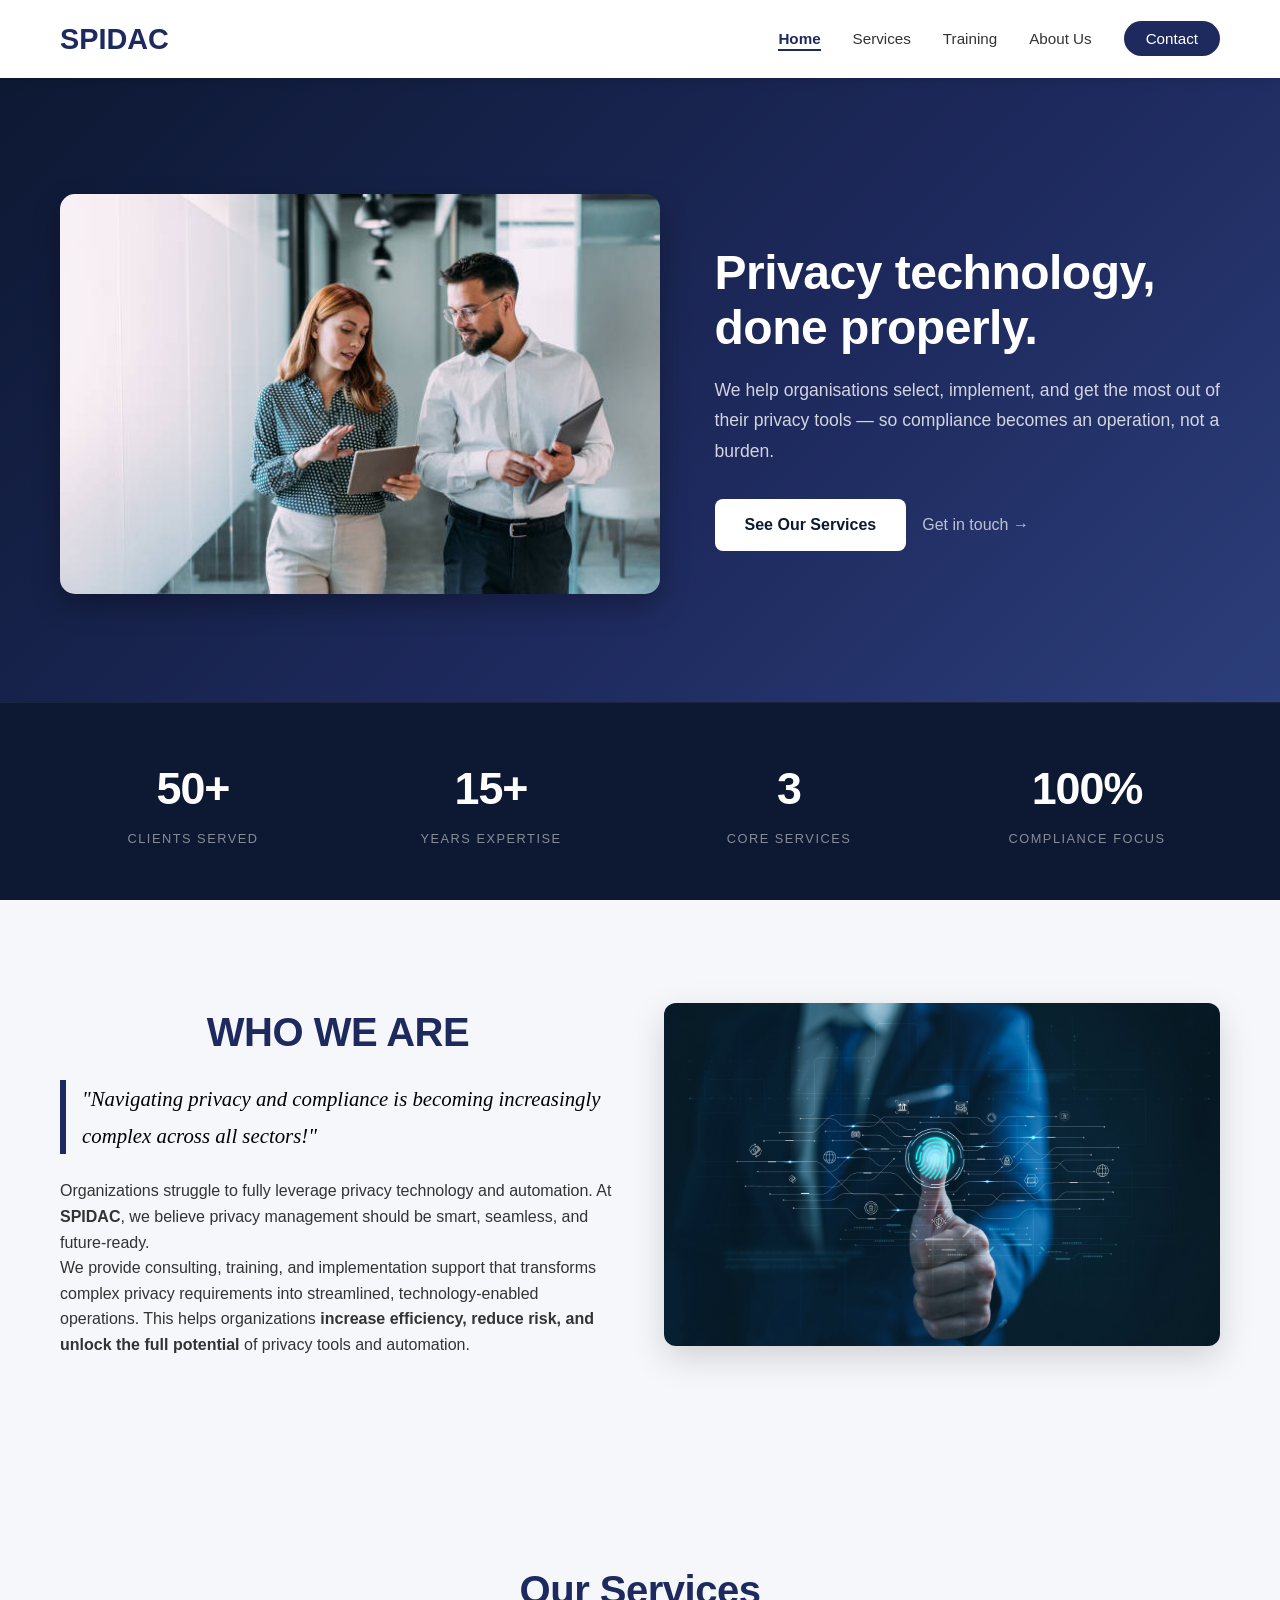
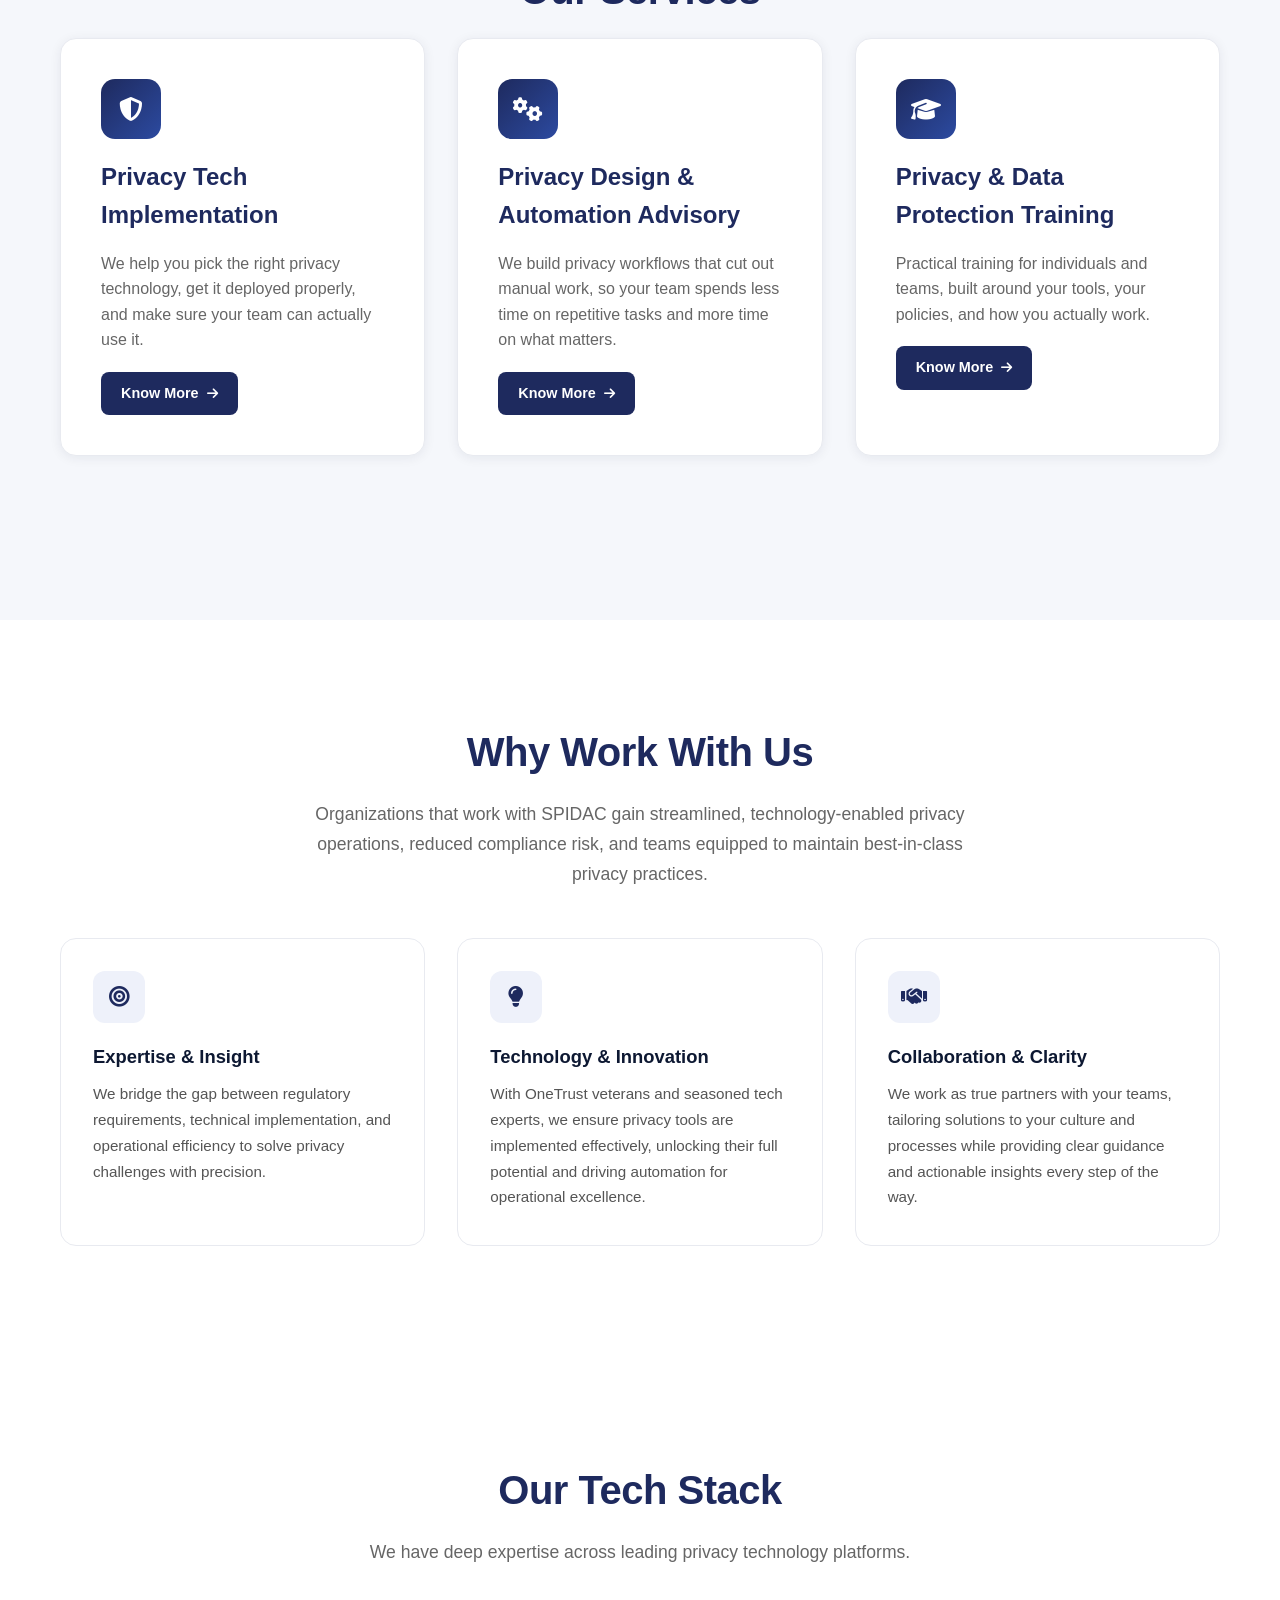
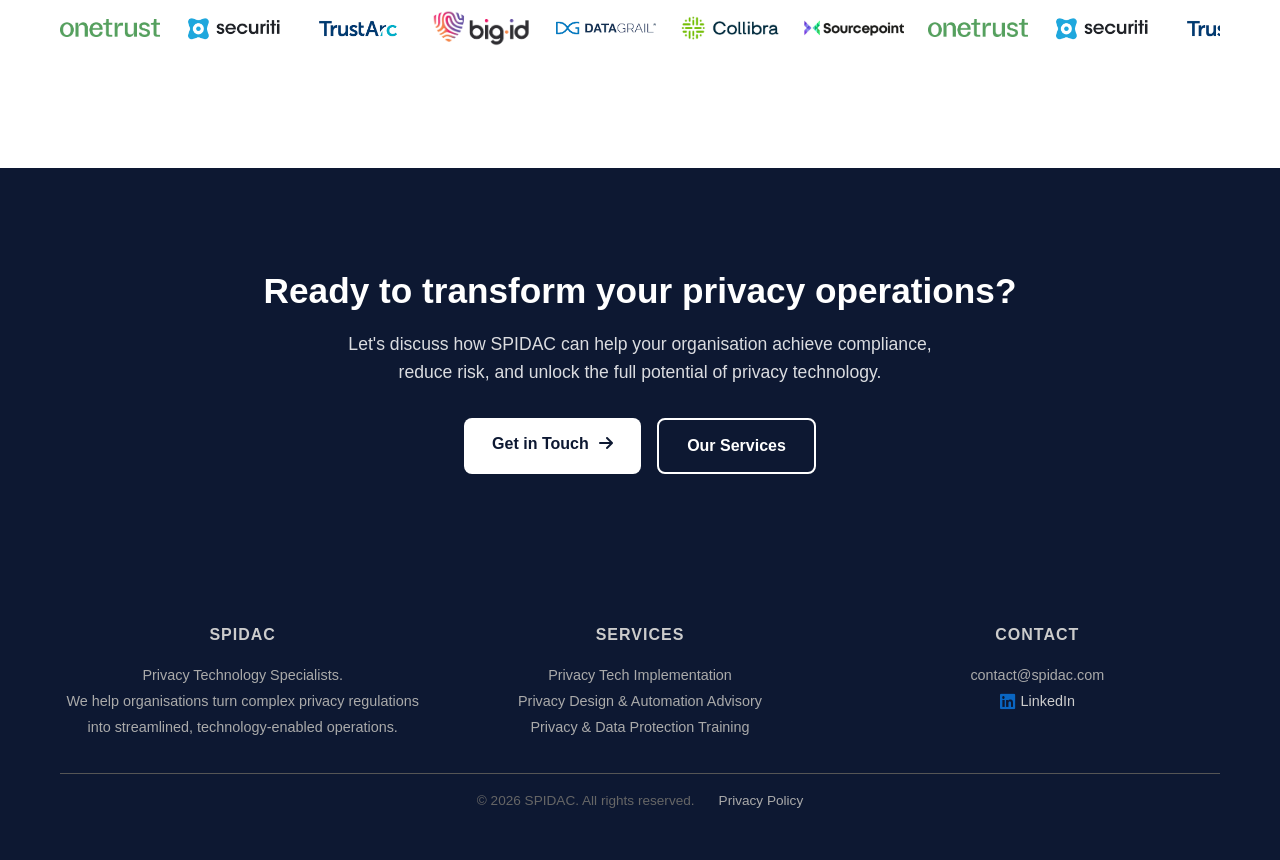
==== index.html @ 66646440 "Initial commit" ====
<!DOCTYPE html>
<html lang="en">
<head>
    
    <!-- Google tag (gtag.js) -->
<script async src="https://www.googletagmanager.com/gtag/js?id=G-VS005E7BJ9"></script>
<script>
  window.dataLayer = window.dataLayer || [];
  function gtag(){dataLayer.push(arguments);}
  gtag('js', new Date());

  gtag('config', 'G-VS005E7BJ9');
</script>


    <meta charset="UTF-8">
    <meta name="viewport" content="width=device-width, initial-scale=1.0">
    <link rel="icon" href="logo/spidac.png" type="image/png">

    <meta name="description" content="SPIDAC are privacy technology specialists helping businesses achieve compliance, operationalize privacy, and build lasting trust. Expert consulting, implementation, and training.">
    <meta property="og:title" content="SPIDAC - Privacy Technology Specialists">
    <meta property="og:description" content="SPIDAC are privacy technology specialists helping businesses achieve compliance, operationalize privacy, and build lasting trust. Expert consulting, implementation, and training.">
    <meta property="og:type" content="website">
    <title>SPIDAC - Privacy Technology Specialists</title>
    <script id="Cookiebot" src="https://consent.cookiebot.com/uc.js" data-cbid="8e4b60ca-6840-4d39-996d-d869f0333afc" data-blockingmode="auto" type="text/javascript"></script>
    <style>
        * {
            margin: 0;
            padding: 0;
            box-sizing: border-box;
        }
        
        
      /* Slider container */
.tech-slider {
  overflow: hidden;
  width: 100%;
  background: transparent; /* keeps same background as section */
}
.who-we-are-image img {
  width: 100%;
  max-width: 100%;
  height: auto;
  border-radius: 12px;
}


.tech-slider-track {
  display: flex;
  gap: 1.5rem;
  width: max-content;
  animation: slide 20s linear infinite;
}

.tech-slide {
  flex: 0 0 auto;
  display: flex;
  justify-content: center;
  align-items: center;
}

.tech-slide img {
  max-width: 100px;
  max-height: 60px;
  object-fit: contain;
}

/* Keyframes for smooth sliding */
@keyframes slide {
  0% { transform: translateX(0); }
  100% { transform: translateX(-50%); } /* move half of the duplicated track */
}

/* Responsive adjustments */
@media (max-width: 992px) { .tech-slide img { max-width: 80px; } }
@media (max-width: 768px) { .tech-slide img { max-width: 60px; } }
@media (max-width: 480px) { .tech-slide img { max-width: 50px; } }

/* optional hover pause */
.tech-slider:hover .tech-slider-track {
  animation-play-state: paused;
}


        body {
            font-family: 'Museo Sans', 'Segoe UI', Arial, sans-serif;
            line-height: 1.6;
            color: #333;
            background-color: #fff;
            scroll-behavior: smooth;
        }

        .container {
            max-width: 1200px;
            margin: 0 auto;
            padding: 0 20px;
        }

        /* Header — see spidac-header.css */
         .card-button {
             display: inline-block;
             background: #1e2a5e;
    color: white;
    padding: 10px 20px;
    font-size: 0.9rem;
    border-radius: 8px;
    text-decoration: none;
    font-weight: 600;
    transition: background 0.2s ease;
    margin-top: 1.2rem;
}

.card-button:hover {
    background: #2c4aa0;
}


        nav {
            display: flex;
            justify-content: space-between;
            align-items: center;
        }
        /* WHO WE ARE Quote Styling */
.who-quote {
    font-family: 'Playfair Display', serif; /* Elegant serif font */
    font-size: 1.3rem;
    color: #000; /* Accent color matching your palette */
    line-height: 1.8;
    font-weight: 500;
    border-left: 6px solid #1e2a5e; /* subtle accent */
    padding-left: 1rem;
    margin-bottom: 1.5rem;
    font-style: italic;
}


        /* .logo, .nav-links, .nav-cta — see spidac-header.css */


        /* Hero Section */
.hero {
  position: relative;
  color: #fff;
  padding: 130px 0 100px;
  margin-top: 64px;
  overflow: hidden;
  background: linear-gradient(135deg, #0d1832 0%, #1e2a5e 60%, #2c3e7a 100%);
}

.hero > .container {
  position: relative;
  z-index: 1;
}

        .hero h1 {
            font-size: 3rem;
            margin-bottom: 1.2rem;
            font-weight: 700;
            line-height: 1.15;
            letter-spacing: -0.5px;
        }

        .hero-description {
            font-size: 1.1rem;
            max-width: 520px;
            opacity: 0.8;
            line-height: 1.75;
            margin-bottom: 2rem;
        }

        .cta-button {
            display: inline-block;
            background: #fff;
            color: #0d1832;
            padding: 13px 30px;
            text-decoration: none;
            border-radius: 8px;
            font-weight: 600;
            font-size: 1rem;
            transition: background 0.2s ease, transform 0.2s ease;
        }

        .cta-button:hover {
            background: #e8edf5;
            transform: translateY(-2px);
        }

        /* Services Section */
        .services {
            padding: 100px 0;
            background: #f5f7fb;
        }

        .section-title {
            text-align: center;
            font-size: 2.5rem;
            margin-bottom: 1rem;
            color: #1e2a5e;
            font-weight: 700;
            letter-spacing: -0.5px;
        }

        .section-subtitle {
            text-align: center;
            color: #666;
            font-size: 1.1rem;
            max-width: 700px;
            margin: 0 auto 3rem;
            line-height: 1.7;
        }

        .services-grid {
            display: grid;
            grid-template-columns: repeat(auto-fit, minmax(280px, 1fr));
            gap: 2rem;
            margin-bottom: 4rem;
        }

        .service-card {
            background: white;
            padding: 2.5rem;
            border-radius: 16px;
            box-shadow: 0 2px 12px rgba(13,24,50,0.07);
            transition: box-shadow 0.25s ease, transform 0.25s ease;
            border: 1px solid #e8eaf0;
        }

        .service-card:hover {
            transform: translateY(-4px);
            box-shadow: 0 12px 40px rgba(13,24,50,0.12);
        }

        .service-icon {
            width: 60px;
            height: 60px;
            background: linear-gradient(135deg, #1e2a5e 0%, #2c4aa0 100%);
            border-radius: 14px;
            display: flex;
            align-items: center;
            justify-content: center;
            font-size: 1.5rem;
            color: white;
            margin-bottom: 1.2rem;
        }

        .service-card h3 {
            font-size: 1.5rem;
            margin-bottom: 1rem;
            color: #1e2a5e;
            font-weight: 600;
        }

        .service-card p {
            color: #666;
            line-height: 1.6;
        }

        /* Training Section */
        .training {
            padding: 80px 0;
            background: white;
        }

        /* About Section */
        .about {
            padding: 80px 0;
            background: #f8f9fa;
        }

        .about-grid {
            display: grid;
            grid-template-columns: repeat(auto-fit, minmax(350px, 1fr));
            gap: 3rem;
            margin-bottom: 5rem;
        }

        .about-card {
            background: white;
            padding: 2.5rem;
            border-radius: 15px;
            box-shadow: 0 8px 30px rgba(0,0,0,0.1);
            transition: all 0.3s ease;
            text-align: center;
        }

        .about-card:hover {
            transform: translateY(-5px);
            box-shadow: 0 15px 40px rgba(0,0,0,0.15);
        }

        .about-icon {
            width: 70px;
            height: 70px;
            background: linear-gradient(135deg, #1e2a5e 0%, #2c4aa0 100%);
            border-radius: 50%;
            margin: 0 auto 1.5rem;
            display: flex;
            align-items: center;
            justify-content: center;
            font-size: 1.8rem;
            color: white;
        }

        .about-card h3 {
            font-size: 1.8rem;
            margin-bottom: 1.5rem;
            color: #1e2a5e;
            font-weight: 700;
        }

        .about-card p {
            color: #666;
            line-height: 1.8;
            font-size: 1.1rem;
        }

        /* Team Section */
        .team-section {
            background: white;
            padding: 4rem 0;
            border-radius: 20px;
            margin: 3rem 0;
        }

        .team-grid {
            display: grid;
            grid-template-columns: repeat(auto-fit, minmax(300px, 1fr));
            gap: 2rem;
            margin-top: 2rem;
        }

        .team-card {
            background: #f8f9fa;
            padding: 2rem;
            border-radius: 15px;
            text-align: center;
            transition: all 0.3s ease;
            border: 2px solid transparent;
        }

        .team-card:hover {
            border-color: #1e2a5e;
            transform: translateY(-3px);
            box-shadow: 0 10px 25px rgba(30, 42, 94, 0.1);
        }

        .team-avatar {
            width: 120px;
            height: 120px;
            background: linear-gradient(135deg, #1e2a5e 0%, #2c4aa0 100%);
            border-radius: 50%;
            margin: 0 auto 1.5rem;
            display: flex;
            align-items: center;
            justify-content: center;
            font-size: 2.5rem;
            color: white;
            font-weight: bold;
        }

        .team-card h4 {
            font-size: 1.3rem;
            margin-bottom: 0.5rem;
            color: #1e2a5e;
            font-weight: 600;
        }

        .team-role {
            color: #2c4aa0;
            font-weight: 500;
            margin-bottom: 1rem;
            font-size: 1rem;
        }

        .team-bio {
            color: #666;
            line-height: 1.6;
            font-size: 0.95rem;
        }

        /* Tech Stack Section */
        .tech-stack {
            padding: 4rem 0;
            border-radius: 20px;
            margin: 3rem 0;
            text-align: center;
        }

        .tech-stack h3 {
            color: white;
            font-size: 2.7rem;
            margin-bottom: 3rem;
            font-weight: 700;
        }

        .tech-logos {
            display: grid;
            grid-template-columns: repeat(auto-fit, minmax(200px, 1fr));
            gap: 2rem;
            margin-top: 2rem;
        }

        .tech-logo {
            background: white;
            padding: 2rem;
            border-radius: 15px;
            display: flex;
            flex-direction: column;
            align-items: center;
            justify-content: center;
            transition: all 0.3s ease;
            min-height: 150px;
        }

        .tech-logo:hover {
            transform: translateY(-5px);
            box-shadow: 0 15px 40px rgba(0,0,0,0.2);
        }

        .tech-logo-icon {
            font-size: 3rem;
            margin-bottom: 1rem;
            color: #1e2a5e;
        }

        .tech-logo h4 {
            color: #1e2a5e;
            font-weight: 600;
            font-size: 1.1rem;
            text-align: center;
        }

        .training-grid {
            display: grid;
            grid-template-columns: repeat(auto-fit, minmax(350px, 1fr));
            gap: 2rem;
            margin-top: 3rem;
        }

        .training-card {
            background: #f8f9fa;
            padding: 2.5rem;
            border-radius: 15px;
            border-left: 5px solid #1e2a5e;
            transition: all 0.3s ease;
        }

        .training-card:hover {
            transform: translateX(5px);
            box-shadow: 0 10px 30px rgba(0,0,0,0.1);
        }

        .training-card h3 {
            font-size: 1.4rem;
            margin-bottom: 1rem;
            color: #1e2a5e;
            font-weight: 600;
        }

        .training-card p {
            color: #666;
            line-height: 1.6;
            margin-bottom: 1rem;
        }

        .training-features {
            list-style: none;
            padding-left: 0;
        }

        .training-features li {
            color: #555;
            margin-bottom: 0.5rem;
            padding-left: 1.5rem;
            position: relative;
        }

        .training-features li::before {
            content: '✓';
            position: absolute;
            left: 0;
            color: #1e2a5e;
            font-weight: bold;
        }

        /* Stats Bar */
        .stats-bar {
            background: #0d1832;
            padding: 50px 0;
            color: white;
            border-top: 1px solid rgba(255,255,255,0.06);
        }

        .stats-grid {
            display: grid;
            grid-template-columns: repeat(auto-fit, minmax(150px, 1fr));
            gap: 2rem;
            text-align: center;
        }

        .stat-item h3 {
            font-size: 2.8rem;
            font-weight: 700;
            color: #fff;
            margin-bottom: 0.3rem;
            letter-spacing: -1px;
        }

        .stat-item p {
            color: rgba(255,255,255,0.5);
            font-size: 0.8rem;
            text-transform: uppercase;
            letter-spacing: 1.5px;
        }

        /* Value Props Section */
        .value-props {
            padding: 100px 0;
            background: white;
        }

        .value-grid {
            display: grid;
            grid-template-columns: repeat(auto-fit, minmax(280px, 1fr));
            gap: 2rem;
            margin-top: 3rem;
        }

        .value-card {
            text-align: left;
            padding: 2rem 2rem 2.2rem;
            border: 1px solid #e8eaf0;
            border-radius: 16px;
            transition: box-shadow 0.25s ease, transform 0.25s ease;
        }

        .value-card:hover {
            box-shadow: 0 8px 32px rgba(13,24,50,0.1);
            transform: translateY(-3px);
        }

        .value-icon {
            width: 52px;
            height: 52px;
            background: #eef1fa;
            border-radius: 12px;
            margin-bottom: 1.2rem;
            display: flex;
            align-items: center;
            justify-content: center;
            font-size: 1.3rem;
            color: #1e2a5e;
        }

        .value-card h3 {
            font-size: 1.15rem;
            margin-bottom: 0.6rem;
            color: #0d1832;
            font-weight: 600;
        }

        .value-card p {
            color: #555;
            line-height: 1.7;
            font-size: 0.95rem;
        }

        /* Partnership Section */
        .partnership {
            padding: 100px 0;
            background: #0d1832;
            color: white;
            text-align: center;
        }

        .partnership h2 {
            font-size: 2.5rem;
            margin-bottom: 2rem;
            font-weight: 700;
        }

        .partnership-badge {
            background: rgba(255,255,255,0.1);
            padding: 1rem 2rem;
            border-radius: 25px;
            display: inline-block;
            margin: 1rem;
            font-weight: 600;
            border: 2px solid rgba(255,255,255,0.3);
        }

        /* CTA Section */
        .final-cta {
            padding: 80px 0;
            background: linear-gradient(135deg, #ff6b6b 0%, #ffa726 100%);
            color: white;
            text-align: center;
        }

        .final-cta h2 {
            font-size: 2.5rem;
            margin-bottom: 1rem;
            font-weight: 700;
        }

        .final-cta p {
            font-size: 1.2rem;
            margin-bottom: 2rem;
            opacity: 0.9;
        }

        .cta-button-secondary {
            background: white;
            color: #0d1832;
            padding: 13px 28px;
            text-decoration: none;
            border-radius: 8px;
            font-weight: 600;
            font-size: 1rem;
            transition: background 0.2s ease, transform 0.2s ease;
            display: inline-block;
        }

        .cta-button-secondary:hover {
            background: #e8edf5;
            transform: translateY(-2px);
        }

        /* Footer */
        footer {
            background: #080f1f;
            color: white;
            padding: 3rem 0;
            text-align: center;
        }

        .footer-content {
            display: grid;
            grid-template-columns: repeat(auto-fit, minmax(250px, 1fr));
            gap: 2rem;
            margin-bottom: 2rem;
        }

        .footer-section h3 {
            margin-bottom: 1rem;
            color: #ccc;
        }

        .footer-section p, .footer-section a {
            color: #ccc;
            text-decoration: none;
            line-height: 1.6;
        }

        .footer-section a:hover {
            color: white;
        }

        .footer-bottom {
            border-top: 1px solid #555;
            padding-top: 2rem;
            color: #999;
        }

        /* Responsive Design */
        @media (max-width: 768px) {
            .hero h1 {
                font-size: 2.5rem;
            }

            .hero .subtitle {
                font-size: 1.1rem;
            }

            .nav-links {
                display: none;
            }

            .services-grid {
                grid-template-columns: 1fr;
            }

            .section-title {
                font-size: 2.2rem;
            }
        }

        /* Animations */
        @keyframes fadeInUp {
            from {
                opacity: 0;
                transform: translateY(30px);
            }
            to {
                opacity: 1;
                transform: translateY(0);
            }
        }

        /* Scroll reveal */
        .reveal {
            opacity: 0;
            transform: translateY(40px);
            transition: opacity 0.7s ease, transform 0.7s ease;
        }

        .reveal.visible {
            opacity: 1;
            transform: translateY(0);
        }

        .reveal-delay-1 { transition-delay: 0.1s; }
        .reveal-delay-2 { transition-delay: 0.2s; }
        .reveal-delay-3 { transition-delay: 0.3s; }
        .reveal-delay-4 { transition-delay: 0.4s; }
.ceo-quote {
    text-align: center;
    margin: 3rem 0 1rem;
    font-style: italic;
    color: #000; /* matches your brand accent */
    font-size: 1.1rem;
    line-height: 1.7;
}

.ceo-quote .ceo-name {
    font-style: normal;
    font-weight: 600;
    color: #ff6b6b; /* accent for the name */
    margin-top: 0.8rem;
    font-size: 1rem;
}

/* Hamburger + mobile nav — see spidac-header.css */


        
    </style>
    
    <!-- Google tag (gtag.js) -->
<script async src="https://www.googletagmanager.com/gtag/js?id=AW-17516084686">
</script>
<script>
  window.dataLayer = window.dataLayer || [];
  function gtag(){dataLayer.push(arguments);}
  gtag('js', new Date());

  gtag('config', 'AW-17516084686');
</script>

<link rel="stylesheet" href="https://cdnjs.cloudflare.com/ajax/libs/font-awesome/6.5.0/css/all.min.css">
<link rel="stylesheet" href="spidac-header.css">
<link href="https://fonts.cdnfonts.com/css/hangyaboly" rel="stylesheet">


</head>

<body>
    <div id="header"></div>

    <!-- Hero Section -->
  <!-- Hero Section -->
<section class="hero" id="home">
  <div class="container" style="display: flex; align-items: center; gap: 3rem; flex-wrap: wrap;">
    
    <!-- Left: Image -->
  <div class="hero-image" style="flex: 1.2; min-width: 350px;">
  <img src="banner2.jpg" alt="Technical Experts" loading="eager"
       style="width: 100%; height: auto; max-width: 600px; border-radius: 15px; box-shadow: 0 12px 28px rgba(0,0,0,0.3);">
</div>

    
    <!-- Right: Text -->
    <div class="hero-text" style="flex: 1; min-width: 300px; color: #fff;">
      <h1>Privacy technology, done properly.</h1>
      <p class="hero-description">
        We help organisations select, implement, and get the most out of their privacy tools — so compliance becomes an operation, not a burden.
      </p>
      <div style="display:flex;gap:1rem;flex-wrap:wrap;">
        <a href="services.html" class="cta-button">See Our Services</a>
        <a href="contact.php" style="color:rgba(255,255,255,0.7);text-decoration:none;padding:13px 0;font-size:1rem;font-weight:500;transition:color 0.2s;" onmouseover="this.style.color='#fff'" onmouseout="this.style.color='rgba(255,255,255,0.7)'">Get in touch &rarr;</a>
      </div>
    </div>

  </div>
</section>


    <!-- Stats Bar -->
    <section class="stats-bar">
        <div class="container">
            <div class="stats-grid">
                <div class="stat-item reveal">
                    <h3>50+</h3>
                    <p>Clients Served</p>
                </div>
                <div class="stat-item reveal reveal-delay-1">
                    <h3>15+</h3>
                    <p>Years Expertise</p>
                </div>
                <div class="stat-item reveal reveal-delay-2">
                    <h3>3</h3>
                    <p>Core Services</p>
                </div>
                <div class="stat-item reveal reveal-delay-3">
                    <h3>100%</h3>
                    <p>Compliance Focus</p>
                </div>
            </div>
        </div>
    </section>

   <!-- WHO WE ARE Section -->
<section class="value-props who-we-are" style="background:#f5f7fb;">
    <div class="container" style="display: flex; align-items: center; gap: 3rem; flex-wrap: wrap;">
        
        <!-- Left: Text -->
        <div class="who-we-are-text" style="flex: 1; min-width: 300px;">
            <h3 class="section-title">WHO WE ARE</h3>

            <!-- Styled Quote -->
            <p class="who-quote">
                "Navigating privacy and compliance is becoming increasingly complex across all sectors!"
            </p>

            <p>
                Organizations struggle to fully leverage privacy technology and automation. At <strong>SPIDAC</strong>, we believe privacy management should be smart, seamless, and future-ready.
            </p>

            <p>
                We provide consulting, training, and implementation support that transforms complex privacy requirements into streamlined, technology-enabled operations. This helps organizations <strong>increase efficiency, reduce risk, and unlock the full potential</strong> of privacy tools and automation.
            </p>
        </div>

        <!-- Right: Image -->
        <div class="who-we-are-image" style="flex: 1; min-width: 300px;">
         <img src="banner1.JPG" alt="Who we are" loading="lazy" style="width: 100%; height: auto; border-radius: 12px; box-shadow: 0 12px 35px rgba(0,0,0,0.15);">
        </div>

    </div>
</section>




    
    <!-- Services Section -->
<section class="services" id="services">
    <div class="container">
        <h2 class="section-title">Our Services</h2>
        <div class="services-grid">

            <!-- Service 1 -->
            <div class="service-card reveal reveal-delay-1">
                <div class="service-icon"><i class="fas fa-shield-halved"></i></div>
                <h3>Privacy Tech Implementation</h3>
                <p>We help you pick the right privacy technology, get it deployed properly, and make sure your team can actually use it.</p>
                <a href="https://spidac.com/privacytechimplementation.html" class="card-button" target="_blank">Know More <i class="fas fa-arrow-right" style="font-size:0.8rem;margin-left:4px;"></i></a>
            </div>

            <!-- Service 2 -->
            <div class="service-card reveal reveal-delay-2">
                <div class="service-icon"><i class="fas fa-gears"></i></div>
                <h3>Privacy Design &amp; Automation Advisory</h3>
                <p>We build privacy workflows that cut out manual work, so your team spends less time on repetitive tasks and more time on what matters.</p>
                <a href="https://spidac.com/privacydesignautomation.html" class="card-button" target="_blank">Know More <i class="fas fa-arrow-right" style="font-size:0.8rem;margin-left:4px;"></i></a>
            </div>

            <!-- Service 3 -->
            <div class="service-card reveal reveal-delay-3">
                <div class="service-icon"><i class="fas fa-graduation-cap"></i></div>
                <h3>Privacy &amp; Data Protection Training</h3>
                <p>Practical training for individuals and teams, built around your tools, your policies, and how you actually work.</p>
                <a href="https://spidac.com/training.html" class="card-button" target="_blank">Know More <i class="fas fa-arrow-right" style="font-size:0.8rem;margin-left:4px;"></i></a>
            </div>
        </div>

    </div>
</section>


   

    <!-- Value Proposition Section -->
    <section class="value-props">
        <div class="container">
            <h2 class="section-title">Why Work With Us</h2>
            <p class="section-subtitle">Organizations that work with SPIDAC gain streamlined, technology-enabled privacy operations, reduced compliance risk, and teams equipped to maintain best-in-class privacy practices.</p>
            <div class="value-grid">
                <div class="value-card reveal reveal-delay-1">
                    <div class="value-icon"><i class="fas fa-bullseye"></i></div>
                    <h3>Expertise &amp; Insight</h3>
                    <p>We bridge the gap between regulatory requirements, technical implementation, and operational efficiency to solve privacy challenges with precision.</p>
                </div>
                <div class="value-card reveal reveal-delay-2">
                    <div class="value-icon"><i class="fas fa-lightbulb"></i></div>
                    <h3>Technology &amp; Innovation</h3>
                    <p>With OneTrust veterans and seasoned tech experts, we ensure privacy tools are implemented effectively, unlocking their full potential and driving automation for operational excellence.</p>
                </div>
                <div class="value-card reveal reveal-delay-3">
                    <div class="value-icon"><i class="fas fa-handshake"></i></div>
                    <h3>Collaboration &amp; Clarity</h3>
                    <p>We work as true partners with your teams, tailoring solutions to your culture and processes while providing clear guidance and actionable insights every step of the way.</p>
                </div>
            </div>
        </div>
    </section>
    
 <section class="tech-stack" id="tech-stack">
  <div class="container">
    <h2 class="section-title">Our Tech Stack</h2>
    <p class="section-subtitle" style="margin-bottom:2rem;">We have deep expertise across leading privacy technology platforms.</p>
    <div class="tech-slider">
      <div class="tech-slider-track">
        <div class="tech-slide"><img src="logos/onetrust.png" alt="OneTrust" loading="lazy"></div>
        <div class="tech-slide"><img src="logos/securitii.png" alt="Securiti" loading="lazy"></div>
        <div class="tech-slide"><img src="logos/trustarc.png" alt="TrustArc" loading="lazy"></div>
        <div class="tech-slide"><img src="logos/bigid.png" alt="BigID" loading="lazy"></div>
        <div class="tech-slide"><img src="logos/datagrail.png" alt="DataGrail" loading="lazy"></div>
        <div class="tech-slide"><img src="logos/collibra_logo.jpg" alt="Collibra" loading="lazy"></div>
        <div class="tech-slide"><img src="logos/sourcepoint.jpg" alt="Sourcepoint" loading="lazy"></div>

        <!-- duplicate slides for seamless loop -->
        <div class="tech-slide"><img src="logos/onetrust.png" alt="OneTrust" loading="lazy"></div>
        <div class="tech-slide"><img src="logos/securitii.png" alt="Securiti" loading="lazy"></div>
        <div class="tech-slide"><img src="logos/trustarc.png" alt="TrustArc" loading="lazy"></div>
        <div class="tech-slide"><img src="logos/bigid.png" alt="BigID" loading="lazy"></div>
        <div class="tech-slide"><img src="logos/datagrail.png" alt="DataGrail" loading="lazy"></div>
        <div class="tech-slide"><img src="logos/collibra_logo.jpg" alt="Collibra" loading="lazy"></div>
        <div class="tech-slide"><img src="logos/sourcepoint.jpg" alt="Sourcepoint" loading="lazy"></div>
      </div>
    </div>
  </div>
</section>




    <!-- Partnership Section
    <section class="partnership">
        <div class="container">
            <h2>OneTrust Certified</h2>
            <div class="partnership-badge">
                #1 OneTrust Global Boutique Partner
            </div>
            <div class="partnership-badge">
                15+ Years Privacy Tech Expertise
            </div>
        </div>
    </section>  -->

    <!-- Final CTA -->
    <section class="partnership" id="contact">
        <div class="container" style="text-align:center;">
            <h2 style="font-size:2.2rem;font-weight:700;margin-bottom:1rem;line-height:1.3;">
                Ready to transform your privacy operations?
            </h2>
            <p style="font-size:1.1rem;opacity:0.85;max-width:600px;margin:0 auto 2rem;">
                Let's discuss how SPIDAC can help your organisation achieve compliance, reduce risk, and unlock the full potential of privacy technology.
            </p>
            <div style="display:flex;gap:1rem;justify-content:center;flex-wrap:wrap;">
                <a href="contact.php" class="cta-button-secondary">Get in Touch <i class="fas fa-arrow-right" style="margin-left:6px;"></i></a>
                <a href="services.html" class="cta-button-secondary" style="background:transparent;border:2px solid white;color:white;">Our Services</a>
            </div>
        </div>
    </section>

    <div id="footer"></div>

    <script>
  // Scroll reveal
  const revealObserver = new IntersectionObserver((entries) => {
    entries.forEach(entry => {
      if (entry.isIntersecting) {
        entry.target.classList.add('visible');
      }
    });
  }, { threshold: 0.1 });

  document.querySelectorAll('.reveal').forEach(el => revealObserver.observe(el));

</script>
<script src="include.js"></script>
</body>
</html>
---- spidac-header.css ----
/* ===== SPIDAC Shared Header & Nav Styles ===== */

body {
    font-family: 'Museo Sans', 'Segoe UI', Arial, sans-serif;
}

header {
    background: #fff;
    padding: 1rem 0;
    box-shadow: 0 2px 10px rgba(0,0,0,0.1);
    position: fixed;
    width: 100%;
    top: 0;
    z-index: 1000;
}

nav {
    display: flex;
    justify-content: space-between;
    align-items: center;
}

.logo {
    font-size: 1.8rem;
    font-weight: bold;
    color: #1e2a5e;
    text-decoration: none;
    font-family: 'Hangyaboly', sans-serif;
}

.logo:hover {
    color: #1e2a5e;
    text-decoration: none;
}

.nav-links {
    display: flex;
    gap: 2rem;
    list-style: none;
    margin: 0;
    padding: 0;
}

.nav-links a {
    text-decoration: none;
    color: #333;
    font-weight: 500;
    font-size: 0.95rem;
    transition: color 0.3s ease;
}

.nav-links a:hover {
    color: #1e2a5e;
    text-decoration: none;
}

.nav-cta {
    background: #1e2a5e !important;
    color: #fff !important;
    padding: 9px 22px;
    border-radius: 25px;
    font-weight: 600;
    transition: background 0.2s ease !important;
}

.nav-cta:hover {
    background: #2c4aa0 !important;
    color: #fff !important;
}

/* Hamburger */
.hamburger {
    display: none;
    font-size: 2rem;
    background: none;
    border: none;
    cursor: pointer;
    color: #1e2a5e;
    line-height: 1;
}

@media (max-width: 768px) {
    .hamburger {
        display: block;
    }

    .nav-links {
        display: none;
        flex-direction: column;
        gap: 1rem;
        position: absolute;
        top: 70px;
        right: 20px;
        background: #fff;
        padding: 1rem 2rem;
        box-shadow: 0 5px 15px rgba(0,0,0,0.1);
        border-radius: 10px;
        z-index: 999;
    }

    .nav-links.active {
        display: flex;
    }
}

.nav-active {
    color: #1e2a5e !important;
    font-weight: 600 !important;
    border-bottom: 2px solid #1e2a5e;
    padding-bottom: 2px;
}

/* Footer */
footer {
    background: #0d1832 !important;
    color: white;
}

.footer-content {
    display: grid;
    grid-template-columns: repeat(auto-fit, minmax(250px, 1fr));
    gap: 2rem;
    margin-bottom: 2rem;
}

.footer-section h3 {
    margin-bottom: 1rem;
    color: #ccc;
    font-size: 1rem;
    text-transform: uppercase;
    letter-spacing: 1px;
}

.footer-section p,
.footer-section a {
    color: #aaa;
    text-decoration: none;
    line-height: 1.8;
    font-size: 0.9rem;
}

.footer-section a:hover {
    color: white;
}

.footer-bottom {
    border-top: 1px solid rgba(255,255,255,0.1);
    padding-top: 1.5rem;
    margin-top: 2rem;
    color: #666;
    font-size: 0.85rem;
}
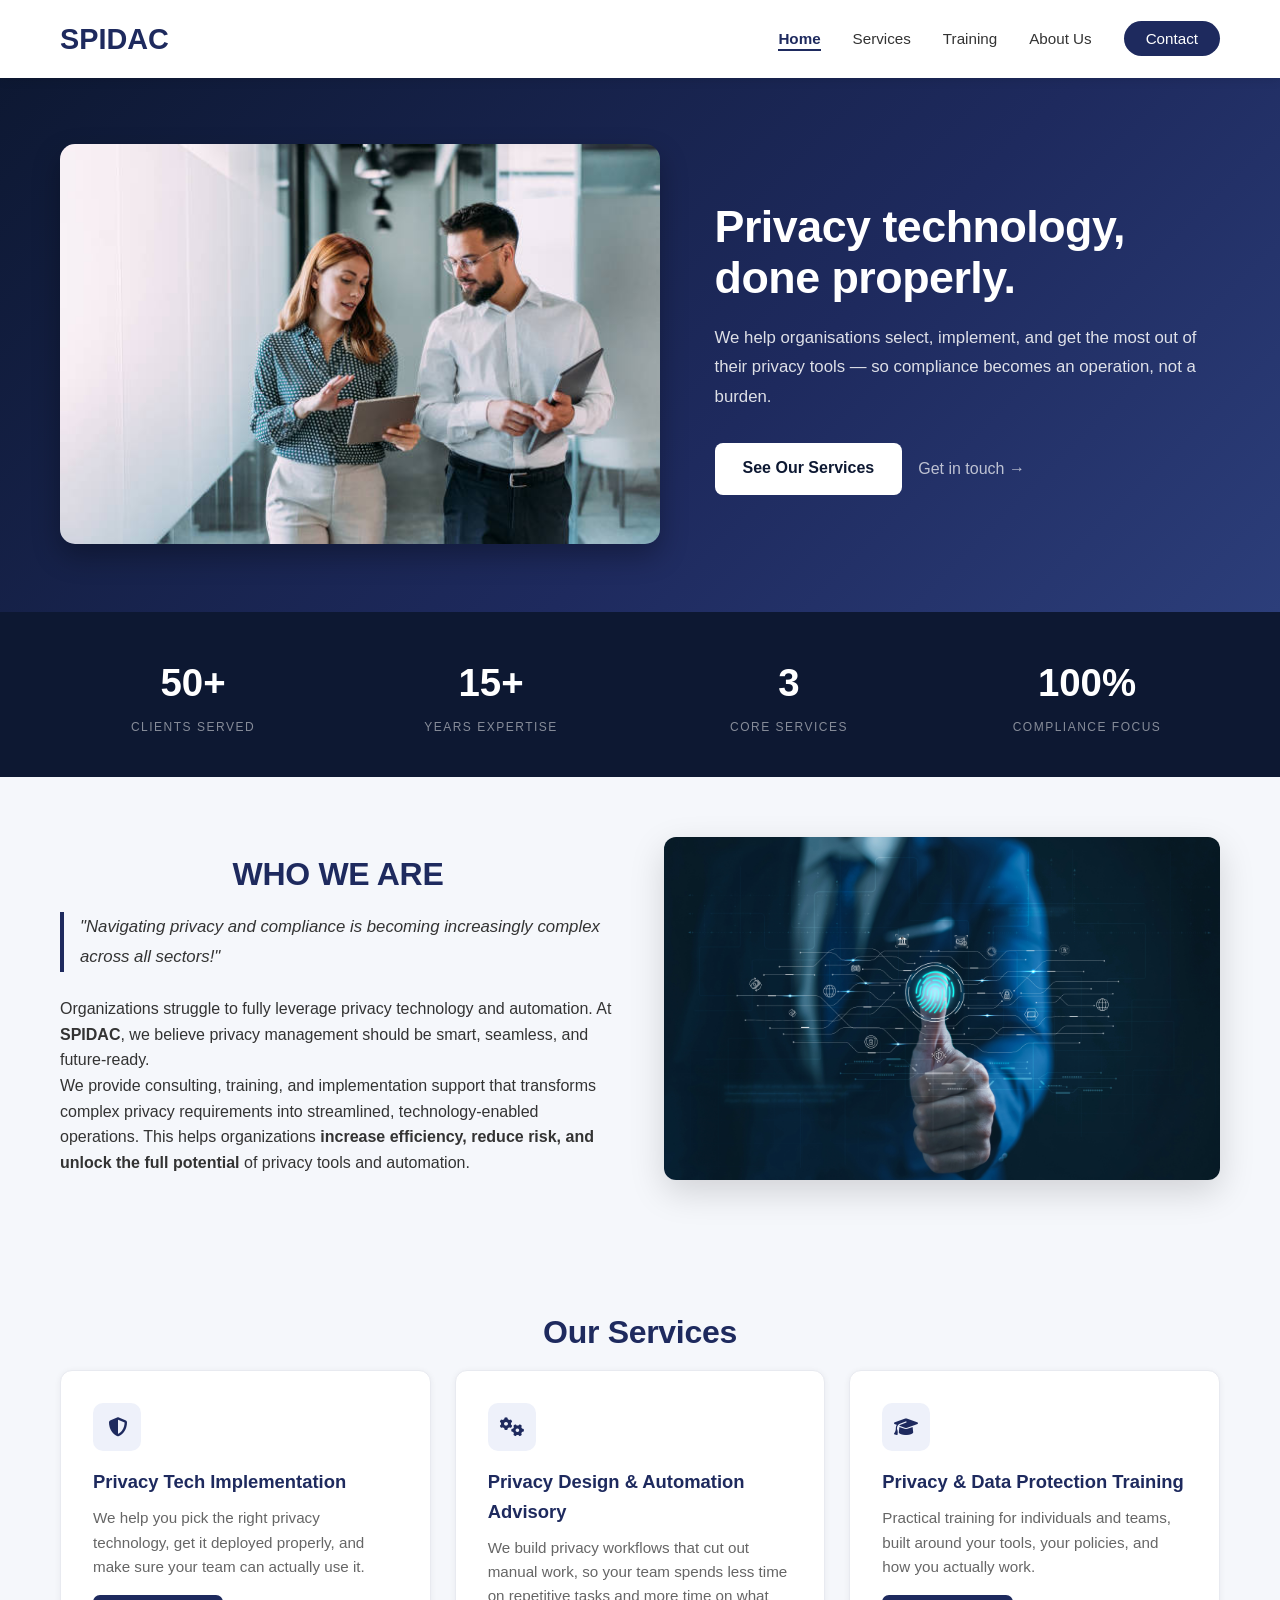
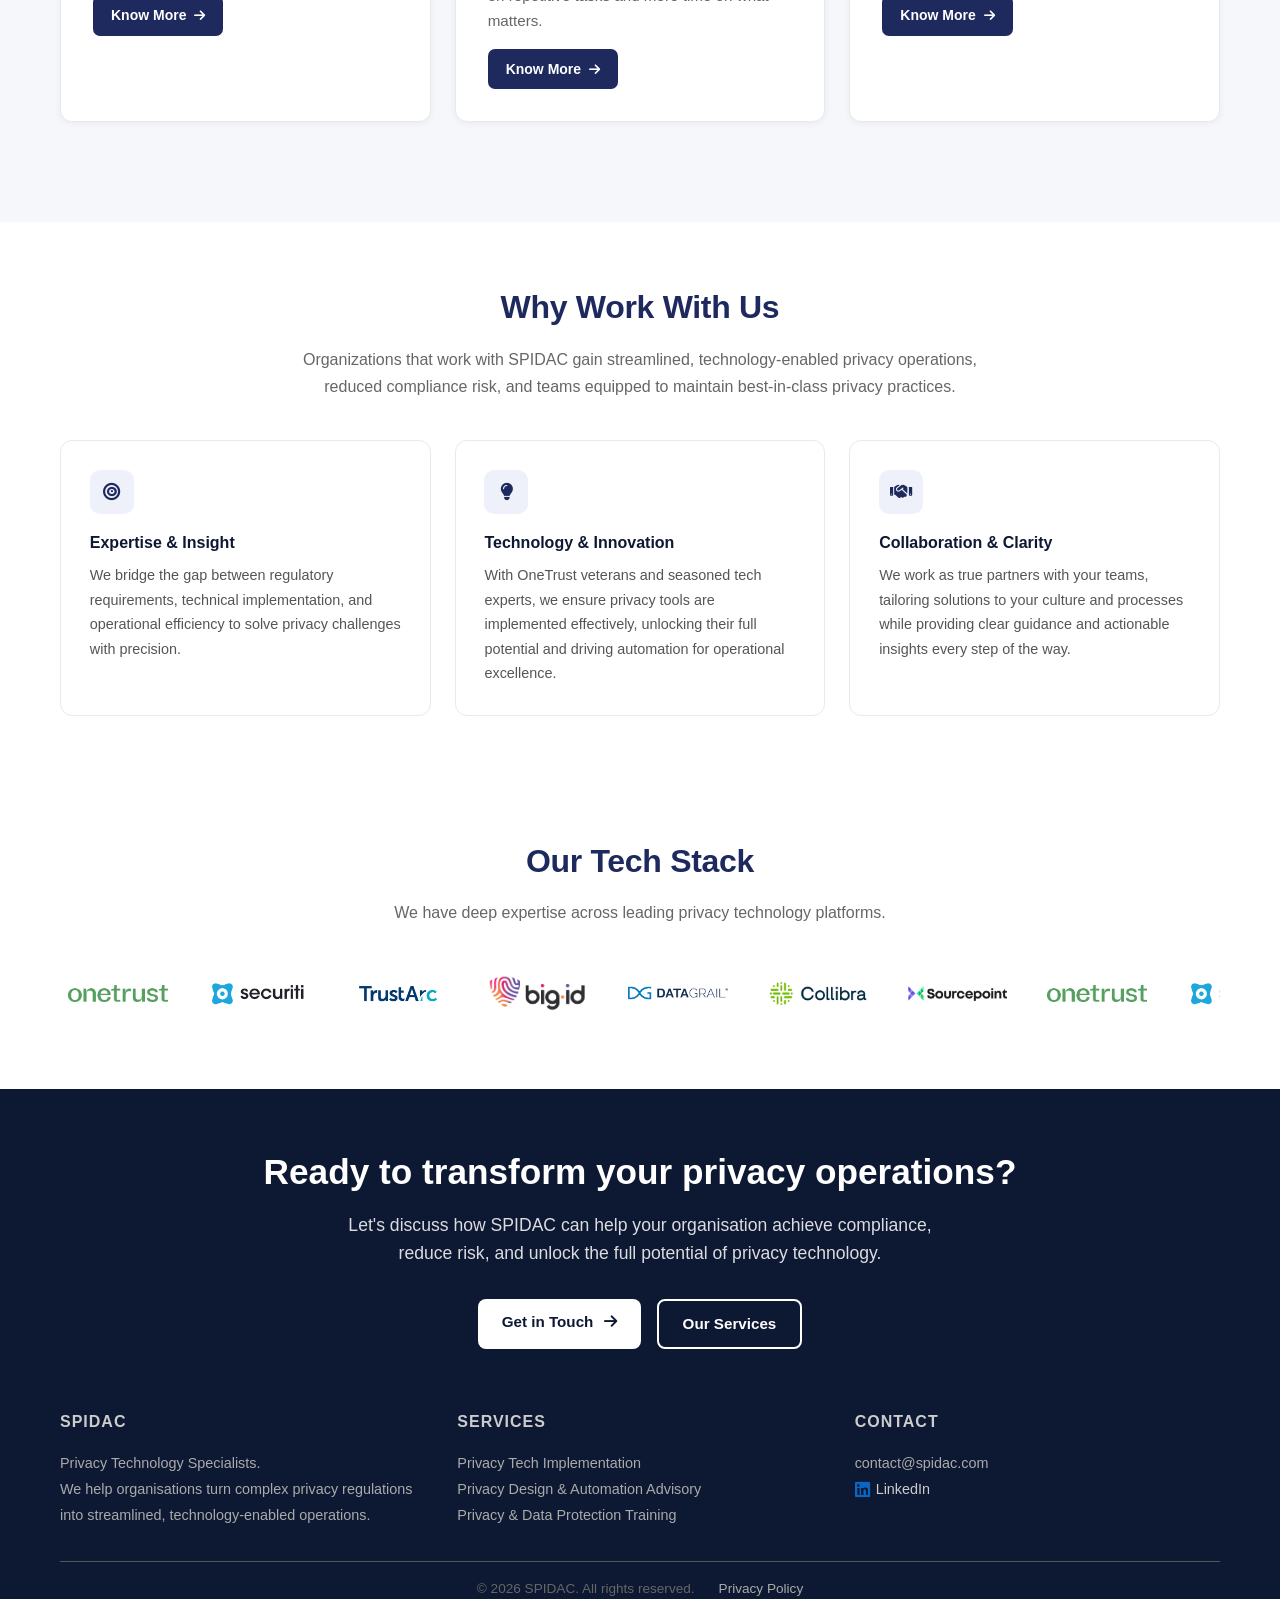
==== commit 1fe82bd2: "Redesign: clean professional layout with shared global CSS, light page heroes" ====
--- a/index.html
+++ b/index.html
@@ -24,716 +24,8 @@
     <title>SPIDAC - Privacy Technology Specialists</title>
     <script id="Cookiebot" src="https://consent.cookiebot.com/uc.js" data-cbid="8e4b60ca-6840-4d39-996d-d869f0333afc" data-blockingmode="auto" type="text/javascript"></script>
     <style>
-        * {
-            margin: 0;
-            padding: 0;
-            box-sizing: border-box;
-        }
-        
-        
-      /* Slider container */
-.tech-slider {
-  overflow: hidden;
-  width: 100%;
-  background: transparent; /* keeps same background as section */
-}
-.who-we-are-image img {
-  width: 100%;
-  max-width: 100%;
-  height: auto;
-  border-radius: 12px;
-}
-
-
-.tech-slider-track {
-  display: flex;
-  gap: 1.5rem;
-  width: max-content;
-  animation: slide 20s linear infinite;
-}
-
-.tech-slide {
-  flex: 0 0 auto;
-  display: flex;
-  justify-content: center;
-  align-items: center;
-}
-
-.tech-slide img {
-  max-width: 100px;
-  max-height: 60px;
-  object-fit: contain;
-}
-
-/* Keyframes for smooth sliding */
-@keyframes slide {
-  0% { transform: translateX(0); }
-  100% { transform: translateX(-50%); } /* move half of the duplicated track */
-}
-
-/* Responsive adjustments */
-@media (max-width: 992px) { .tech-slide img { max-width: 80px; } }
-@media (max-width: 768px) { .tech-slide img { max-width: 60px; } }
-@media (max-width: 480px) { .tech-slide img { max-width: 50px; } }
-
-/* optional hover pause */
-.tech-slider:hover .tech-slider-track {
-  animation-play-state: paused;
-}
-
-
-        body {
-            font-family: 'Museo Sans', 'Segoe UI', Arial, sans-serif;
-            line-height: 1.6;
-            color: #333;
-            background-color: #fff;
-            scroll-behavior: smooth;
-        }
-
-        .container {
-            max-width: 1200px;
-            margin: 0 auto;
-            padding: 0 20px;
-        }
-
-        /* Header — see spidac-header.css */
-         .card-button {
-             display: inline-block;
-             background: #1e2a5e;
-    color: white;
-    padding: 10px 20px;
-    font-size: 0.9rem;
-    border-radius: 8px;
-    text-decoration: none;
-    font-weight: 600;
-    transition: background 0.2s ease;
-    margin-top: 1.2rem;
-}
-
-.card-button:hover {
-    background: #2c4aa0;
-}
-
-
-        nav {
-            display: flex;
-            justify-content: space-between;
-            align-items: center;
-        }
-        /* WHO WE ARE Quote Styling */
-.who-quote {
-    font-family: 'Playfair Display', serif; /* Elegant serif font */
-    font-size: 1.3rem;
-    color: #000; /* Accent color matching your palette */
-    line-height: 1.8;
-    font-weight: 500;
-    border-left: 6px solid #1e2a5e; /* subtle accent */
-    padding-left: 1rem;
-    margin-bottom: 1.5rem;
-    font-style: italic;
-}
-
-
-        /* .logo, .nav-links, .nav-cta — see spidac-header.css */
-
-
-        /* Hero Section */
-.hero {
-  position: relative;
-  color: #fff;
-  padding: 130px 0 100px;
-  margin-top: 64px;
-  overflow: hidden;
-  background: linear-gradient(135deg, #0d1832 0%, #1e2a5e 60%, #2c3e7a 100%);
-}
-
-.hero > .container {
-  position: relative;
-  z-index: 1;
-}
-
-        .hero h1 {
-            font-size: 3rem;
-            margin-bottom: 1.2rem;
-            font-weight: 700;
-            line-height: 1.15;
-            letter-spacing: -0.5px;
-        }
-
-        .hero-description {
-            font-size: 1.1rem;
-            max-width: 520px;
-            opacity: 0.8;
-            line-height: 1.75;
-            margin-bottom: 2rem;
-        }
-
-        .cta-button {
-            display: inline-block;
-            background: #fff;
-            color: #0d1832;
-            padding: 13px 30px;
-            text-decoration: none;
-            border-radius: 8px;
-            font-weight: 600;
-            font-size: 1rem;
-            transition: background 0.2s ease, transform 0.2s ease;
-        }
-
-        .cta-button:hover {
-            background: #e8edf5;
-            transform: translateY(-2px);
-        }
-
-        /* Services Section */
-        .services {
-            padding: 100px 0;
-            background: #f5f7fb;
-        }
-
-        .section-title {
-            text-align: center;
-            font-size: 2.5rem;
-            margin-bottom: 1rem;
-            color: #1e2a5e;
-            font-weight: 700;
-            letter-spacing: -0.5px;
-        }
-
-        .section-subtitle {
-            text-align: center;
-            color: #666;
-            font-size: 1.1rem;
-            max-width: 700px;
-            margin: 0 auto 3rem;
-            line-height: 1.7;
-        }
-
-        .services-grid {
-            display: grid;
-            grid-template-columns: repeat(auto-fit, minmax(280px, 1fr));
-            gap: 2rem;
-            margin-bottom: 4rem;
-        }
-
-        .service-card {
-            background: white;
-            padding: 2.5rem;
-            border-radius: 16px;
-            box-shadow: 0 2px 12px rgba(13,24,50,0.07);
-            transition: box-shadow 0.25s ease, transform 0.25s ease;
-            border: 1px solid #e8eaf0;
-        }
-
-        .service-card:hover {
-            transform: translateY(-4px);
-            box-shadow: 0 12px 40px rgba(13,24,50,0.12);
-        }
-
-        .service-icon {
-            width: 60px;
-            height: 60px;
-            background: linear-gradient(135deg, #1e2a5e 0%, #2c4aa0 100%);
-            border-radius: 14px;
-            display: flex;
-            align-items: center;
-            justify-content: center;
-            font-size: 1.5rem;
-            color: white;
-            margin-bottom: 1.2rem;
-        }
-
-        .service-card h3 {
-            font-size: 1.5rem;
-            margin-bottom: 1rem;
-            color: #1e2a5e;
-            font-weight: 600;
-        }
-
-        .service-card p {
-            color: #666;
-            line-height: 1.6;
-        }
-
-        /* Training Section */
-        .training {
-            padding: 80px 0;
-            background: white;
-        }
-
-        /* About Section */
-        .about {
-            padding: 80px 0;
-            background: #f8f9fa;
-        }
-
-        .about-grid {
-            display: grid;
-            grid-template-columns: repeat(auto-fit, minmax(350px, 1fr));
-            gap: 3rem;
-            margin-bottom: 5rem;
-        }
-
-        .about-card {
-            background: white;
-            padding: 2.5rem;
-            border-radius: 15px;
-            box-shadow: 0 8px 30px rgba(0,0,0,0.1);
-            transition: all 0.3s ease;
-            text-align: center;
-        }
-
-        .about-card:hover {
-            transform: translateY(-5px);
-            box-shadow: 0 15px 40px rgba(0,0,0,0.15);
-        }
-
-        .about-icon {
-            width: 70px;
-            height: 70px;
-            background: linear-gradient(135deg, #1e2a5e 0%, #2c4aa0 100%);
-            border-radius: 50%;
-            margin: 0 auto 1.5rem;
-            display: flex;
-            align-items: center;
-            justify-content: center;
-            font-size: 1.8rem;
-            color: white;
-        }
-
-        .about-card h3 {
-            font-size: 1.8rem;
-            margin-bottom: 1.5rem;
-            color: #1e2a5e;
-            font-weight: 700;
-        }
-
-        .about-card p {
-            color: #666;
-            line-height: 1.8;
-            font-size: 1.1rem;
-        }
-
-        /* Team Section */
-        .team-section {
-            background: white;
-            padding: 4rem 0;
-            border-radius: 20px;
-            margin: 3rem 0;
-        }
-
-        .team-grid {
-            display: grid;
-            grid-template-columns: repeat(auto-fit, minmax(300px, 1fr));
-            gap: 2rem;
-            margin-top: 2rem;
-        }
-
-        .team-card {
-            background: #f8f9fa;
-            padding: 2rem;
-            border-radius: 15px;
-            text-align: center;
-            transition: all 0.3s ease;
-            border: 2px solid transparent;
-        }
-
-        .team-card:hover {
-            border-color: #1e2a5e;
-            transform: translateY(-3px);
-            box-shadow: 0 10px 25px rgba(30, 42, 94, 0.1);
-        }
-
-        .team-avatar {
-            width: 120px;
-            height: 120px;
-            background: linear-gradient(135deg, #1e2a5e 0%, #2c4aa0 100%);
-            border-radius: 50%;
-            margin: 0 auto 1.5rem;
-            display: flex;
-            align-items: center;
-            justify-content: center;
-            font-size: 2.5rem;
-            color: white;
-            font-weight: bold;
-        }
-
-        .team-card h4 {
-            font-size: 1.3rem;
-            margin-bottom: 0.5rem;
-            color: #1e2a5e;
-            font-weight: 600;
-        }
-
-        .team-role {
-            color: #2c4aa0;
-            font-weight: 500;
-            margin-bottom: 1rem;
-            font-size: 1rem;
-        }
-
-        .team-bio {
-            color: #666;
-            line-height: 1.6;
-            font-size: 0.95rem;
-        }
-
-        /* Tech Stack Section */
-        .tech-stack {
-            padding: 4rem 0;
-            border-radius: 20px;
-            margin: 3rem 0;
-            text-align: center;
-        }
-
-        .tech-stack h3 {
-            color: white;
-            font-size: 2.7rem;
-            margin-bottom: 3rem;
-            font-weight: 700;
-        }
-
-        .tech-logos {
-            display: grid;
-            grid-template-columns: repeat(auto-fit, minmax(200px, 1fr));
-            gap: 2rem;
-            margin-top: 2rem;
-        }
-
-        .tech-logo {
-            background: white;
-            padding: 2rem;
-            border-radius: 15px;
-            display: flex;
-            flex-direction: column;
-            align-items: center;
-            justify-content: center;
-            transition: all 0.3s ease;
-            min-height: 150px;
-        }
-
-        .tech-logo:hover {
-            transform: translateY(-5px);
-            box-shadow: 0 15px 40px rgba(0,0,0,0.2);
-        }
-
-        .tech-logo-icon {
-            font-size: 3rem;
-            margin-bottom: 1rem;
-            color: #1e2a5e;
-        }
-
-        .tech-logo h4 {
-            color: #1e2a5e;
-            font-weight: 600;
-            font-size: 1.1rem;
-            text-align: center;
-        }
-
-        .training-grid {
-            display: grid;
-            grid-template-columns: repeat(auto-fit, minmax(350px, 1fr));
-            gap: 2rem;
-            margin-top: 3rem;
-        }
-
-        .training-card {
-            background: #f8f9fa;
-            padding: 2.5rem;
-            border-radius: 15px;
-            border-left: 5px solid #1e2a5e;
-            transition: all 0.3s ease;
-        }
-
-        .training-card:hover {
-            transform: translateX(5px);
-            box-shadow: 0 10px 30px rgba(0,0,0,0.1);
-        }
-
-        .training-card h3 {
-            font-size: 1.4rem;
-            margin-bottom: 1rem;
-            color: #1e2a5e;
-            font-weight: 600;
-        }
-
-        .training-card p {
-            color: #666;
-            line-height: 1.6;
-            margin-bottom: 1rem;
-        }
-
-        .training-features {
-            list-style: none;
-            padding-left: 0;
-        }
-
-        .training-features li {
-            color: #555;
-            margin-bottom: 0.5rem;
-            padding-left: 1.5rem;
-            position: relative;
-        }
-
-        .training-features li::before {
-            content: '✓';
-            position: absolute;
-            left: 0;
-            color: #1e2a5e;
-            font-weight: bold;
-        }
-
-        /* Stats Bar */
-        .stats-bar {
-            background: #0d1832;
-            padding: 50px 0;
-            color: white;
-            border-top: 1px solid rgba(255,255,255,0.06);
-        }
-
-        .stats-grid {
-            display: grid;
-            grid-template-columns: repeat(auto-fit, minmax(150px, 1fr));
-            gap: 2rem;
-            text-align: center;
-        }
-
-        .stat-item h3 {
-            font-size: 2.8rem;
-            font-weight: 700;
-            color: #fff;
-            margin-bottom: 0.3rem;
-            letter-spacing: -1px;
-        }
-
-        .stat-item p {
-            color: rgba(255,255,255,0.5);
-            font-size: 0.8rem;
-            text-transform: uppercase;
-            letter-spacing: 1.5px;
-        }
-
-        /* Value Props Section */
-        .value-props {
-            padding: 100px 0;
-            background: white;
-        }
-
-        .value-grid {
-            display: grid;
-            grid-template-columns: repeat(auto-fit, minmax(280px, 1fr));
-            gap: 2rem;
-            margin-top: 3rem;
-        }
-
-        .value-card {
-            text-align: left;
-            padding: 2rem 2rem 2.2rem;
-            border: 1px solid #e8eaf0;
-            border-radius: 16px;
-            transition: box-shadow 0.25s ease, transform 0.25s ease;
-        }
-
-        .value-card:hover {
-            box-shadow: 0 8px 32px rgba(13,24,50,0.1);
-            transform: translateY(-3px);
-        }
-
-        .value-icon {
-            width: 52px;
-            height: 52px;
-            background: #eef1fa;
-            border-radius: 12px;
-            margin-bottom: 1.2rem;
-            display: flex;
-            align-items: center;
-            justify-content: center;
-            font-size: 1.3rem;
-            color: #1e2a5e;
-        }
-
-        .value-card h3 {
-            font-size: 1.15rem;
-            margin-bottom: 0.6rem;
-            color: #0d1832;
-            font-weight: 600;
-        }
-
-        .value-card p {
-            color: #555;
-            line-height: 1.7;
-            font-size: 0.95rem;
-        }
-
-        /* Partnership Section */
-        .partnership {
-            padding: 100px 0;
-            background: #0d1832;
-            color: white;
-            text-align: center;
-        }
-
-        .partnership h2 {
-            font-size: 2.5rem;
-            margin-bottom: 2rem;
-            font-weight: 700;
-        }
-
-        .partnership-badge {
-            background: rgba(255,255,255,0.1);
-            padding: 1rem 2rem;
-            border-radius: 25px;
-            display: inline-block;
-            margin: 1rem;
-            font-weight: 600;
-            border: 2px solid rgba(255,255,255,0.3);
-        }
-
-        /* CTA Section */
-        .final-cta {
-            padding: 80px 0;
-            background: linear-gradient(135deg, #ff6b6b 0%, #ffa726 100%);
-            color: white;
-            text-align: center;
-        }
-
-        .final-cta h2 {
-            font-size: 2.5rem;
-            margin-bottom: 1rem;
-            font-weight: 700;
-        }
-
-        .final-cta p {
-            font-size: 1.2rem;
-            margin-bottom: 2rem;
-            opacity: 0.9;
-        }
-
-        .cta-button-secondary {
-            background: white;
-            color: #0d1832;
-            padding: 13px 28px;
-            text-decoration: none;
-            border-radius: 8px;
-            font-weight: 600;
-            font-size: 1rem;
-            transition: background 0.2s ease, transform 0.2s ease;
-            display: inline-block;
-        }
-
-        .cta-button-secondary:hover {
-            background: #e8edf5;
-            transform: translateY(-2px);
-        }
-
-        /* Footer */
-        footer {
-            background: #080f1f;
-            color: white;
-            padding: 3rem 0;
-            text-align: center;
-        }
-
-        .footer-content {
-            display: grid;
-            grid-template-columns: repeat(auto-fit, minmax(250px, 1fr));
-            gap: 2rem;
-            margin-bottom: 2rem;
-        }
-
-        .footer-section h3 {
-            margin-bottom: 1rem;
-            color: #ccc;
-        }
-
-        .footer-section p, .footer-section a {
-            color: #ccc;
-            text-decoration: none;
-            line-height: 1.6;
-        }
-
-        .footer-section a:hover {
-            color: white;
-        }
-
-        .footer-bottom {
-            border-top: 1px solid #555;
-            padding-top: 2rem;
-            color: #999;
-        }
-
-        /* Responsive Design */
-        @media (max-width: 768px) {
-            .hero h1 {
-                font-size: 2.5rem;
-            }
-
-            .hero .subtitle {
-                font-size: 1.1rem;
-            }
-
-            .nav-links {
-                display: none;
-            }
-
-            .services-grid {
-                grid-template-columns: 1fr;
-            }
-
-            .section-title {
-                font-size: 2.2rem;
-            }
-        }
-
-        /* Animations */
-        @keyframes fadeInUp {
-            from {
-                opacity: 0;
-                transform: translateY(30px);
-            }
-            to {
-                opacity: 1;
-                transform: translateY(0);
-            }
-        }
-
-        /* Scroll reveal */
-        .reveal {
-            opacity: 0;
-            transform: translateY(40px);
-            transition: opacity 0.7s ease, transform 0.7s ease;
-        }
-
-        .reveal.visible {
-            opacity: 1;
-            transform: translateY(0);
-        }
-
-        .reveal-delay-1 { transition-delay: 0.1s; }
-        .reveal-delay-2 { transition-delay: 0.2s; }
-        .reveal-delay-3 { transition-delay: 0.3s; }
-        .reveal-delay-4 { transition-delay: 0.4s; }
-.ceo-quote {
-    text-align: center;
-    margin: 3rem 0 1rem;
-    font-style: italic;
-    color: #000; /* matches your brand accent */
-    font-size: 1.1rem;
-    line-height: 1.7;
-}
-
-.ceo-quote .ceo-name {
-    font-style: normal;
-    font-weight: 600;
-    color: #ff6b6b; /* accent for the name */
-    margin-top: 0.8rem;
-    font-size: 1rem;
-}
-
-/* Hamburger + mobile nav — see spidac-header.css */
-
-
-        
+        body { scroll-behavior: smooth; }
+        nav { display: flex; justify-content: space-between; align-items: center; }
     </style>
     
     <!-- Google tag (gtag.js) -->
@@ -749,6 +41,7 @@
 
 <link rel="stylesheet" href="https://cdnjs.cloudflare.com/ajax/libs/font-awesome/6.5.0/css/all.min.css">
 <link rel="stylesheet" href="spidac-header.css">
+<link rel="stylesheet" href="spidac-global.css">
 <link href="https://fonts.cdnfonts.com/css/hangyaboly" rel="stylesheet">
 
 
--- a/spidac-global.css
+++ b/spidac-global.css
@@ -0,0 +1,356 @@
+/* ===== SPIDAC Global Styles ===== */
+* { margin: 0; padding: 0; box-sizing: border-box; }
+
+body {
+    font-family: 'Museo Sans', 'Segoe UI', Arial, sans-serif;
+    line-height: 1.6;
+    color: #333;
+    background: #fff;
+}
+
+.container {
+    max-width: 1200px;
+    margin: 0 auto;
+    padding: 0 20px;
+}
+
+/* ---- Inner Page Hero (light, compact) ---- */
+.page-hero {
+    background: #f5f7fb;
+    border-bottom: 1px solid #e8eaf0;
+    padding: 48px 0 36px;
+    margin-top: 70px;
+}
+
+.page-hero h1 {
+    font-size: 2.4rem;
+    font-weight: 700;
+    color: #1e2a5e;
+    line-height: 1.2;
+    margin-bottom: 0.75rem;
+}
+
+.page-hero p {
+    font-size: 1.05rem;
+    color: #555;
+    max-width: 680px;
+    line-height: 1.7;
+}
+
+/* ---- Home Hero (dark, kept) ---- */
+.hero {
+    position: relative;
+    color: #fff;
+    padding: 80px 0 60px;
+    margin-top: 64px;
+    overflow: hidden;
+    background: linear-gradient(135deg, #0d1832 0%, #1e2a5e 60%, #2c3e7a 100%);
+}
+
+.hero > .container { position: relative; z-index: 1; }
+
+.hero h1 {
+    font-size: 2.8rem;
+    font-weight: 700;
+    line-height: 1.15;
+    letter-spacing: -0.5px;
+    margin-bottom: 1.2rem;
+}
+
+.hero-description {
+    font-size: 1.05rem;
+    max-width: 520px;
+    opacity: 0.85;
+    line-height: 1.75;
+    margin-bottom: 2rem;
+}
+
+/* ---- Sections ---- */
+.section-title {
+    font-size: 2rem;
+    font-weight: 700;
+    color: #1e2a5e;
+    margin-bottom: 0.75rem;
+    letter-spacing: -0.3px;
+    text-align: center;
+}
+
+.section-subtitle {
+    text-align: center;
+    color: #666;
+    font-size: 1rem;
+    max-width: 680px;
+    margin: 0 auto 2.5rem;
+    line-height: 1.7;
+}
+
+.services { padding: 60px 0; background: #f5f7fb; }
+.training { padding: 60px 0; background: #fff; }
+.value-props { padding: 60px 0; background: #fff; }
+.about { padding: 60px 0; background: #f5f7fb; }
+.vision-mission { padding: 60px 0; background: #f5f7fb; }
+.tech-stack { padding: 60px 0; text-align: center; }
+.modules { padding: 60px 0; background: #f5f7fb; }
+.partnership { padding: 60px 0; background: #0d1832; color: white; text-align: center; }
+
+/* ---- Service Cards ---- */
+.services-grid {
+    display: grid;
+    grid-template-columns: repeat(auto-fit, minmax(280px, 1fr));
+    gap: 1.5rem;
+    margin-bottom: 2.5rem;
+}
+
+.service-card {
+    background: #fff;
+    padding: 2rem;
+    border-radius: 12px;
+    border: 1px solid #e8eaf0;
+    box-shadow: 0 1px 6px rgba(13,24,50,0.06);
+    transition: box-shadow 0.2s ease, transform 0.2s ease;
+}
+
+.service-card:hover {
+    transform: translateY(-3px);
+    box-shadow: 0 8px 24px rgba(13,24,50,0.10);
+}
+
+.service-icon {
+    width: 48px;
+    height: 48px;
+    background: #eef1fa;
+    border-radius: 10px;
+    display: flex;
+    align-items: center;
+    justify-content: center;
+    font-size: 1.2rem;
+    color: #1e2a5e;
+    margin-bottom: 1rem;
+}
+
+.service-card h3 { font-size: 1.15rem; color: #1e2a5e; font-weight: 600; margin-bottom: 0.6rem; }
+.service-card p { color: #666; font-size: 0.95rem; line-height: 1.6; }
+
+/* ---- Value Cards ---- */
+.value-grid {
+    display: grid;
+    grid-template-columns: repeat(auto-fit, minmax(280px, 1fr));
+    gap: 1.5rem;
+    margin-top: 2.5rem;
+}
+
+.value-card {
+    padding: 1.8rem;
+    border: 1px solid #e8eaf0;
+    border-radius: 12px;
+    background: #fff;
+    transition: box-shadow 0.2s ease, transform 0.2s ease;
+}
+
+.value-card:hover { transform: translateY(-3px); box-shadow: 0 6px 20px rgba(13,24,50,0.09); }
+
+.value-icon {
+    width: 44px;
+    height: 44px;
+    background: #eef1fa;
+    border-radius: 10px;
+    margin-bottom: 1rem;
+    display: flex;
+    align-items: center;
+    justify-content: center;
+    font-size: 1.1rem;
+    color: #1e2a5e;
+}
+
+.value-card h3 { font-size: 1rem; font-weight: 600; color: #0d1832; margin-bottom: 0.5rem; }
+.value-card p { color: #555; font-size: 0.9rem; line-height: 1.7; }
+
+/* ---- Training Cards ---- */
+.training-grid {
+    display: grid;
+    grid-template-columns: repeat(auto-fit, minmax(320px, 1fr));
+    gap: 1.5rem;
+    margin-top: 2.5rem;
+}
+
+.training-card {
+    background: #fff;
+    padding: 2rem;
+    border-radius: 12px;
+    border: 1px solid #e8eaf0;
+    box-shadow: 0 1px 6px rgba(13,24,50,0.06);
+    transition: box-shadow 0.2s ease, transform 0.2s ease;
+}
+
+.training-card:hover { transform: translateY(-3px); box-shadow: 0 8px 24px rgba(13,24,50,0.10); }
+.training-card h3 { font-size: 1.15rem; color: #1e2a5e; font-weight: 600; margin-bottom: 0.75rem; }
+.training-card p { color: #666; font-size: 0.95rem; line-height: 1.6; margin-bottom: 0.75rem; }
+
+.training-features { list-style: none; padding: 0; }
+.training-features li { color: #555; font-size: 0.9rem; padding-left: 1.3rem; position: relative; margin-bottom: 0.4rem; }
+.training-features li::before { content: '✓'; position: absolute; left: 0; color: #1e2a5e; font-weight: bold; }
+
+/* ---- Vision/Mission ---- */
+.vm-grid { display: grid; grid-template-columns: repeat(auto-fit, minmax(320px, 1fr)); gap: 1.5rem; margin-top: 2.5rem; }
+
+.vm-card {
+    background: #fff;
+    padding: 2rem;
+    border-radius: 12px;
+    border: 1px solid #e8eaf0;
+    box-shadow: 0 1px 6px rgba(13,24,50,0.06);
+    text-align: center;
+    transition: box-shadow 0.2s ease, transform 0.2s ease;
+}
+
+.vm-card:hover { transform: translateY(-3px); box-shadow: 0 8px 24px rgba(13,24,50,0.10); }
+
+.vm-icon {
+    width: 52px;
+    height: 52px;
+    background: #eef1fa;
+    border-radius: 12px;
+    display: flex;
+    align-items: center;
+    justify-content: center;
+    font-size: 1.3rem;
+    color: #1e2a5e;
+    margin: 0 auto 1rem;
+}
+
+.vm-card h3 { font-size: 1.4rem; color: #1e2a5e; margin-bottom: 0.75rem; font-weight: 700; }
+.vm-card p { font-size: 0.95rem; color: #666; line-height: 1.7; }
+
+/* ---- Stats Bar ---- */
+.stats-bar { background: #0d1832; padding: 40px 0; }
+.stats-grid { display: grid; grid-template-columns: repeat(auto-fit, minmax(140px, 1fr)); gap: 2rem; text-align: center; }
+.stat-item h3 { font-size: 2.4rem; font-weight: 700; color: #fff; margin-bottom: 0.3rem; }
+.stat-item p { color: rgba(255,255,255,0.5); font-size: 0.75rem; text-transform: uppercase; letter-spacing: 1.5px; }
+
+/* ---- Tech Slider ---- */
+.tech-slider { overflow: hidden; width: 100%; }
+.tech-slider-track { display: flex; gap: 1.5rem; width: max-content; animation: slide 20s linear infinite; }
+.tech-slide { flex: 0 0 auto; display: flex; justify-content: center; align-items: center; padding: 0.5rem; }
+.tech-slide img { max-width: 100px; max-height: 55px; object-fit: contain; }
+.tech-slider:hover .tech-slider-track { animation-play-state: paused; }
+@keyframes slide { 0% { transform: translateX(0); } 100% { transform: translateX(-50%); } }
+
+/* ---- Module Cards ---- */
+.modules-grid { display: grid; grid-template-columns: repeat(auto-fit, minmax(200px, 1fr)); gap: 1rem; }
+.module-card {
+    background: #fff;
+    padding: 1.1rem 1.2rem;
+    border-radius: 10px;
+    text-align: center;
+    font-weight: 600;
+    font-size: 0.875rem;
+    color: #1e2a5e;
+    border: 1px solid #e8eaf0;
+    transition: box-shadow 0.2s, transform 0.2s;
+}
+.module-card:hover { transform: translateY(-2px); box-shadow: 0 4px 14px rgba(0,0,0,0.07); }
+
+/* ---- Who We Are ---- */
+.who-we-are-image img { width: 100%; max-width: 100%; height: auto; border-radius: 12px; }
+
+.who-quote {
+    font-size: 1.05rem;
+    color: #333;
+    line-height: 1.8;
+    font-weight: 500;
+    border-left: 4px solid #1e2a5e;
+    padding-left: 1rem;
+    margin-bottom: 1.5rem;
+    font-style: italic;
+}
+
+/* ---- CEO Quote ---- */
+.ceo-quote { text-align: center; margin: 2.5rem 0 1rem; font-style: italic; color: #444; font-size: 0.95rem; line-height: 1.7; }
+.ceo-quote .ceo-name { font-style: normal; font-weight: 600; color: #1e2a5e; margin-top: 0.5rem; font-size: 0.9rem; }
+
+/* ---- Buttons ---- */
+.card-button {
+    display: inline-block;
+    background: #1e2a5e;
+    color: white;
+    padding: 9px 18px;
+    font-size: 0.875rem;
+    border-radius: 7px;
+    text-decoration: none;
+    font-weight: 600;
+    transition: background 0.2s;
+    margin-top: 1rem;
+}
+.card-button:hover { background: #2c4aa0; }
+
+.enroll-button {
+    display: inline-block;
+    background: #1e2a5e;
+    color: white;
+    padding: 12px 28px;
+    text-decoration: none;
+    border-radius: 8px;
+    font-weight: 600;
+    font-size: 1rem;
+    margin-top: 1.5rem;
+    transition: background 0.2s, transform 0.2s;
+}
+.enroll-button:hover { background: #2c4aa0; transform: translateY(-2px); }
+
+.cta-button {
+    display: inline-block;
+    background: #fff;
+    color: #0d1832;
+    padding: 12px 28px;
+    text-decoration: none;
+    border-radius: 8px;
+    font-weight: 600;
+    font-size: 1rem;
+    transition: background 0.2s, transform 0.2s;
+}
+.cta-button:hover { background: #e8edf5; transform: translateY(-2px); }
+
+.cta-button-secondary {
+    background: white;
+    color: #0d1832;
+    padding: 11px 24px;
+    text-decoration: none;
+    border-radius: 8px;
+    font-weight: 600;
+    font-size: 0.95rem;
+    transition: background 0.2s, transform 0.2s;
+    display: inline-block;
+}
+.cta-button-secondary:hover { background: #e8edf5; transform: translateY(-2px); }
+
+/* ---- Contact form ---- */
+.contact-form-section { padding: 60px 0; background: #f5f7fb; }
+.contact-card { background: white; padding: 2rem; border-radius: 12px; border: 1px solid #e8eaf0; box-shadow: 0 1px 8px rgba(13,24,50,0.07); }
+.form-field { margin-bottom: 1.25rem; }
+.form-field label { display: block; font-weight: 600; margin-bottom: 0.4rem; color: #1e2a5e; font-size: 0.9rem; }
+.form-field input, .form-field textarea { width: 100%; padding: 0.85rem 1rem; border: 1px solid #d0d4e0; border-radius: 8px; font-size: 0.95rem; font-family: inherit; color: #333; transition: border-color 0.2s, box-shadow 0.2s; background: #fff; }
+.form-field input:focus, .form-field textarea:focus { outline: none; border-color: #1e2a5e; box-shadow: 0 0 0 3px rgba(30,42,94,0.08); }
+.form-message { padding: 0.85rem 1.2rem; border-radius: 8px; margin-bottom: 1.25rem; font-weight: 500; font-size: 0.9rem; }
+.success-message { background: #e8f5e9; color: #2e7d32; border: 1px solid #a5d6a7; }
+.error-message { background: #fdecea; color: #c62828; border: 1px solid #ef9a9a; }
+.contact-info { display: flex; gap: 1.5rem; justify-content: center; flex-wrap: wrap; margin-bottom: 2rem; }
+.contact-info-item { display: flex; align-items: center; gap: 0.5rem; color: #555; font-size: 0.95rem; }
+.contact-info-item i { color: #1e2a5e; }
+.contact-info-item a { color: #1e2a5e; text-decoration: none; font-weight: 500; }
+.contact-info-item a:hover { text-decoration: underline; }
+
+/* ---- Scroll reveal ---- */
+.reveal { opacity: 0; transform: translateY(24px); transition: opacity 0.55s ease, transform 0.55s ease; }
+.reveal.visible { opacity: 1; transform: translateY(0); }
+.reveal-delay-1 { transition-delay: 0.1s; }
+.reveal-delay-2 { transition-delay: 0.2s; }
+.reveal-delay-3 { transition-delay: 0.3s; }
+
+/* ---- Responsive ---- */
+@media (max-width: 768px) {
+    .hero h1 { font-size: 2.1rem; }
+    .page-hero h1 { font-size: 1.8rem; }
+    .section-title { font-size: 1.7rem; }
+    .services-grid, .value-grid, .vm-grid { grid-template-columns: 1fr; }
+    .stats-grid { grid-template-columns: repeat(2, 1fr); }
+}
